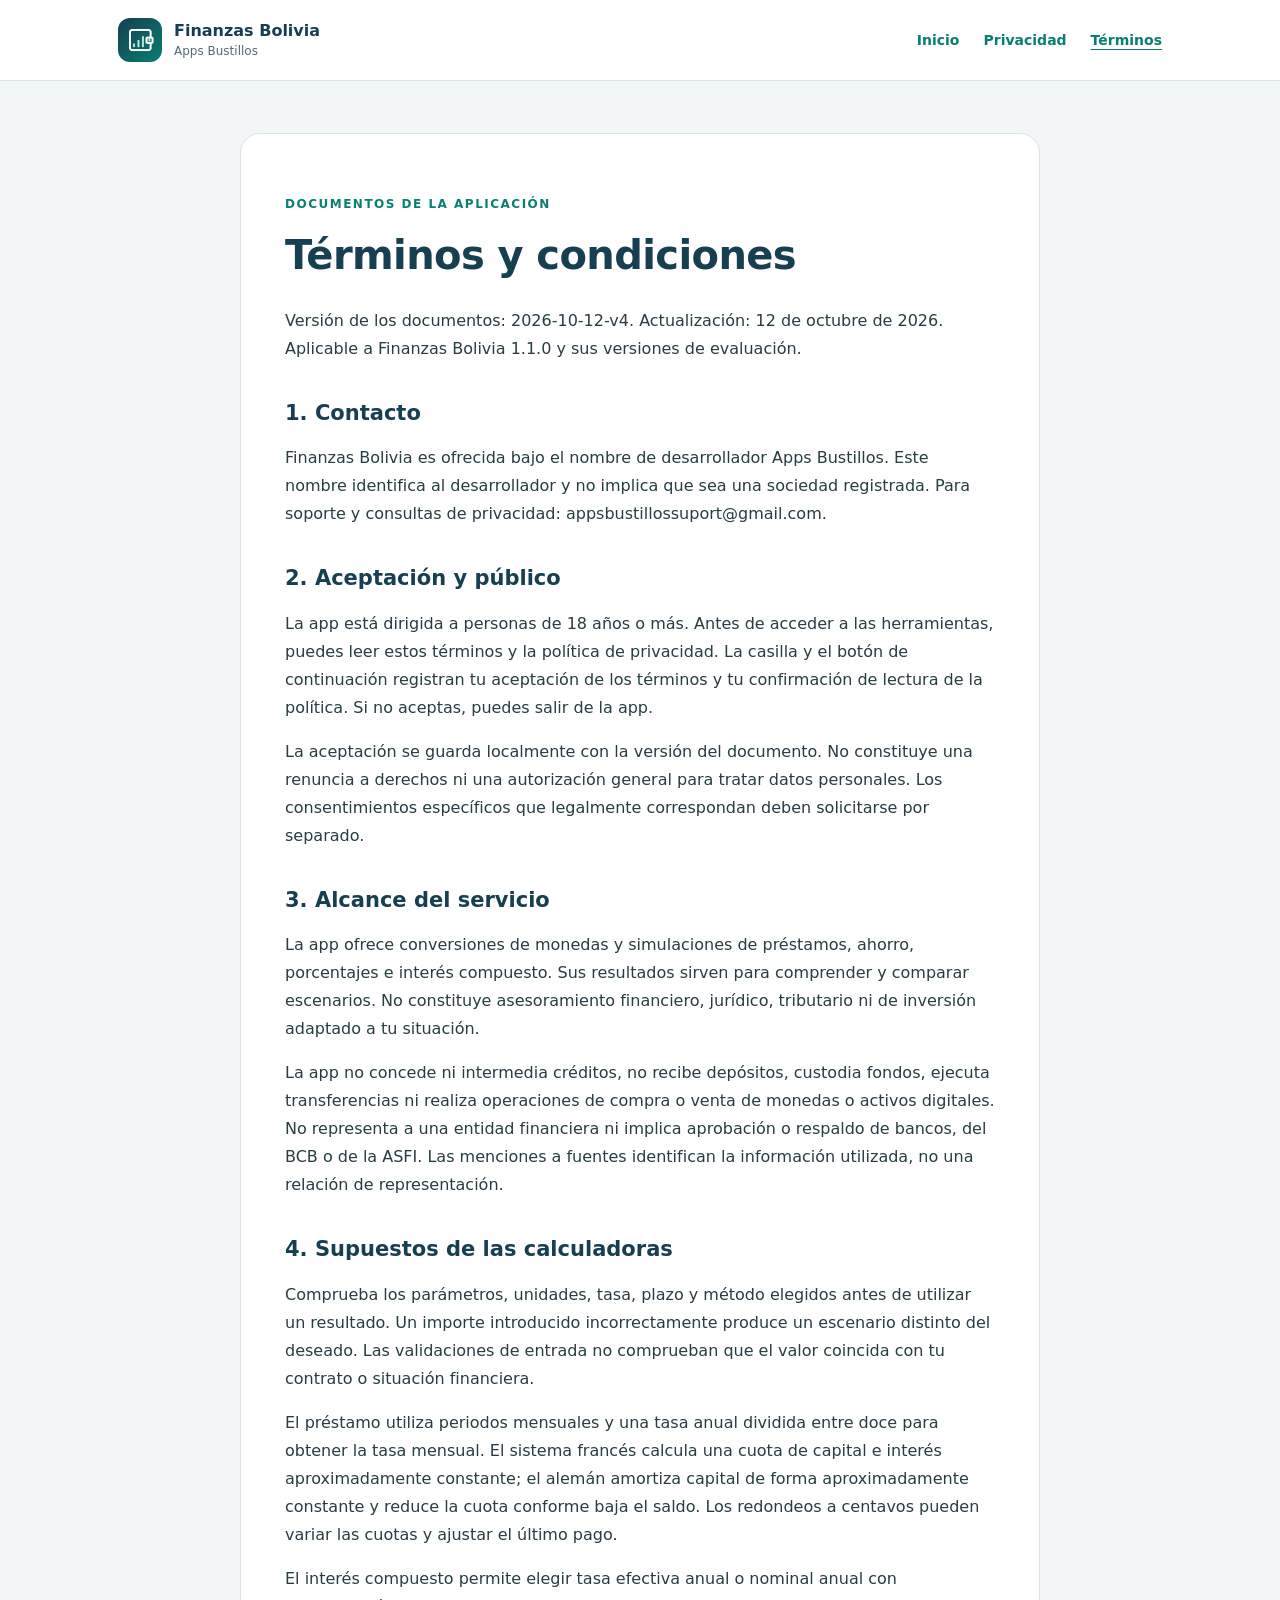
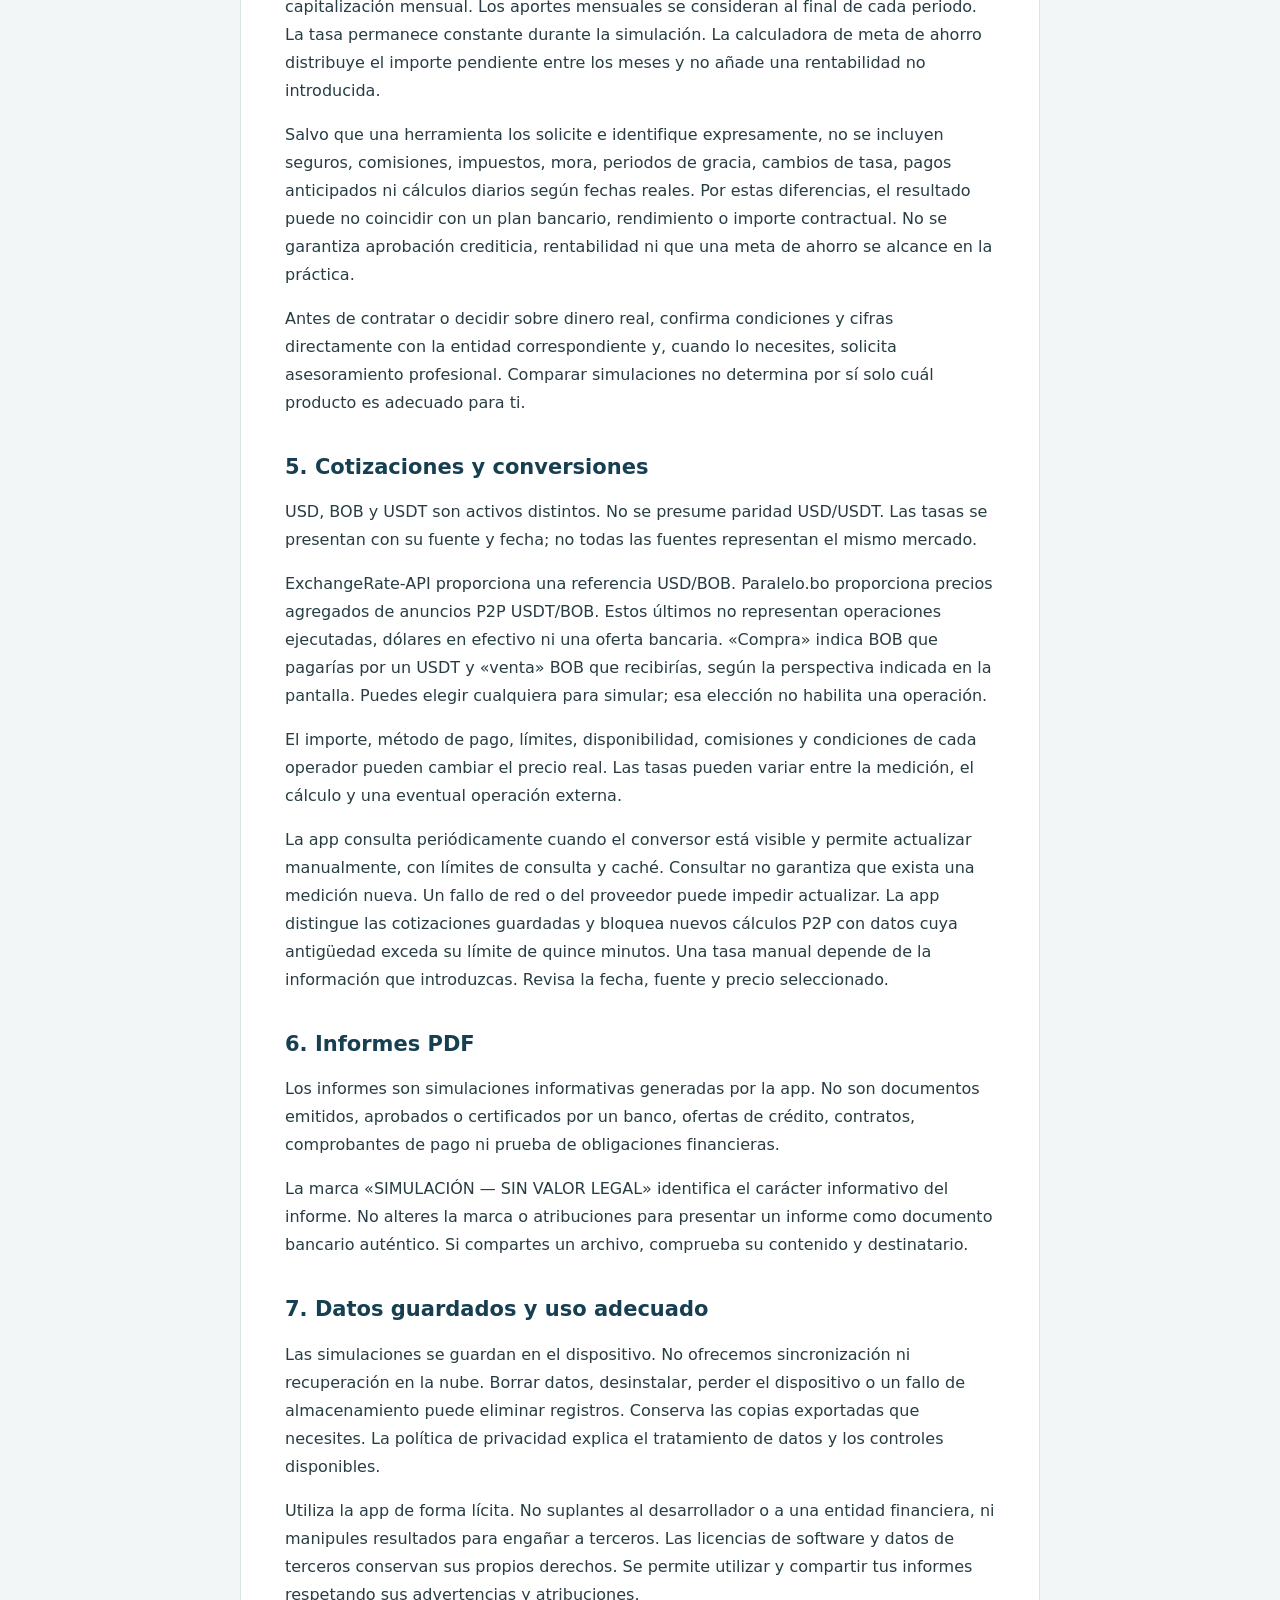
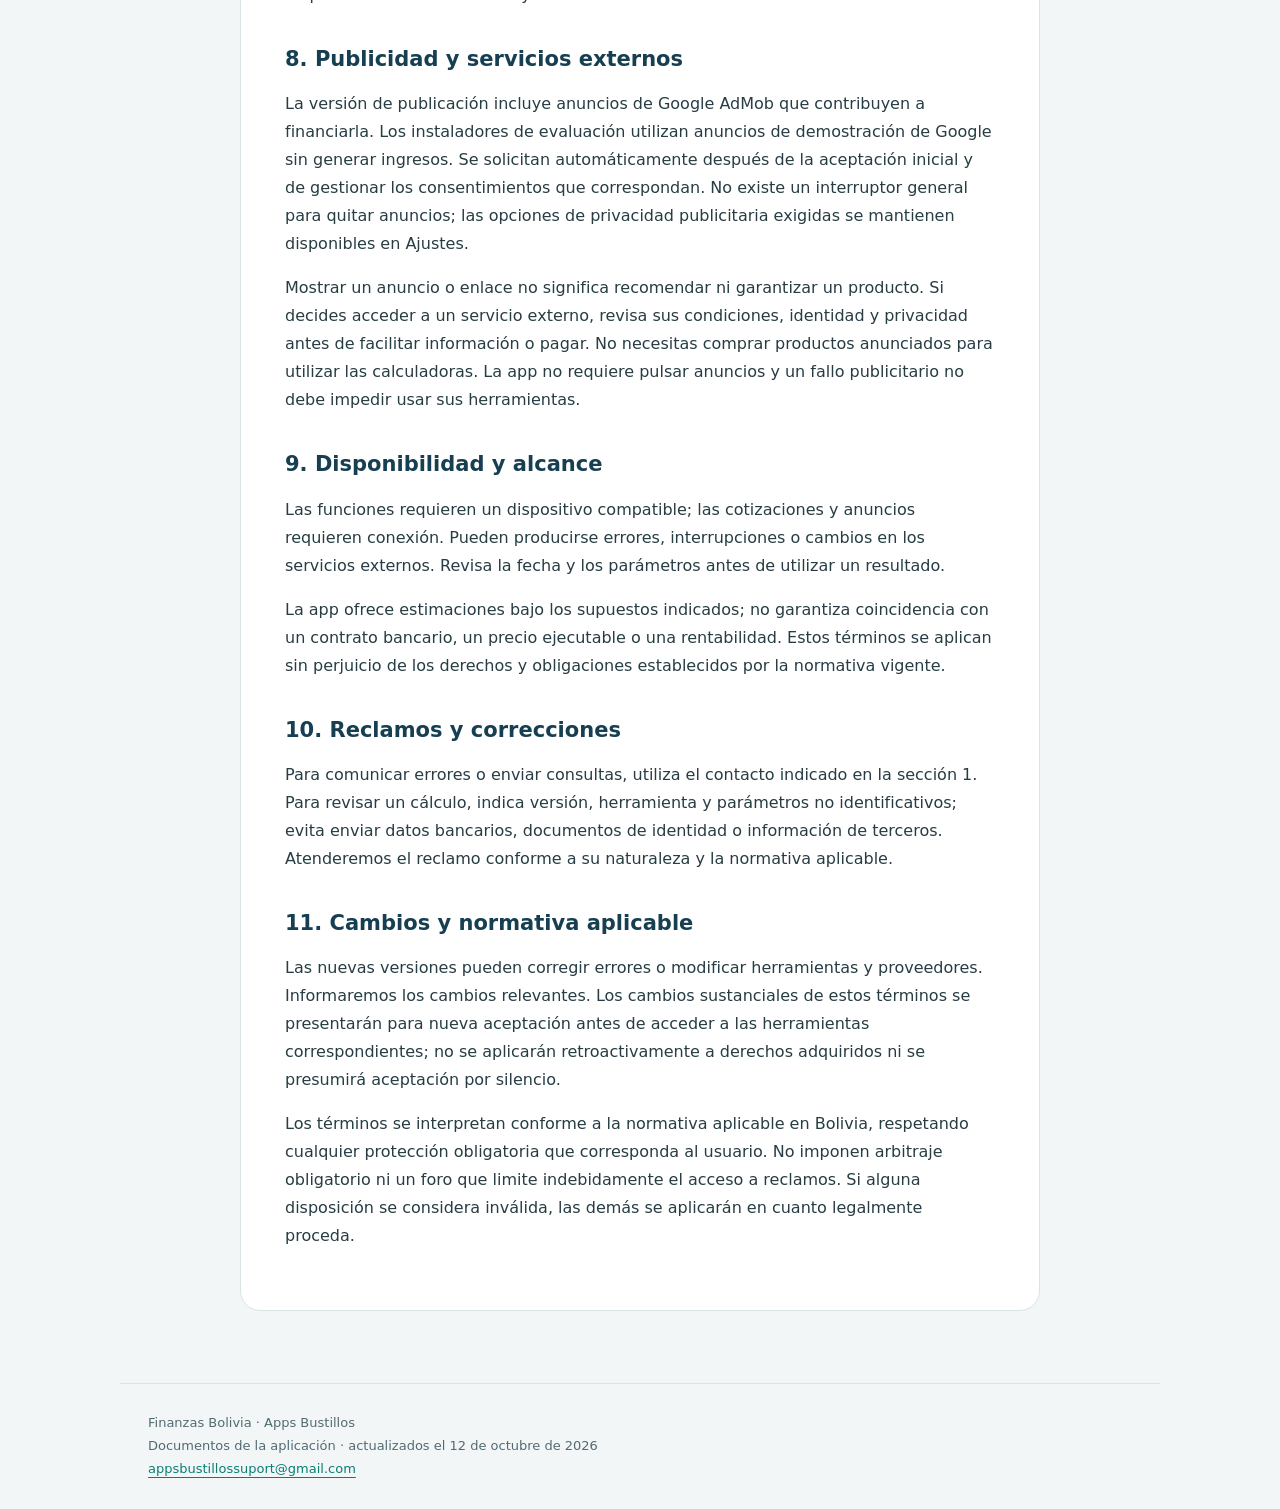
==== terminos.html @ 514958bc "Publicar documentos de Finanzas Bolivia y app-ads.txt" ====
<!doctype html><html lang="es"><head><meta charset="utf-8"><meta name="viewport" content="width=device-width,initial-scale=1"><title>Términos y condiciones · Finanzas Bolivia</title><meta name="description" content="Documentos de privacidad, términos y contacto de Finanzas Bolivia, de Apps Bustillos."><link rel="icon" href="icono.png"><link rel="stylesheet" href="estilos.css"></head><body><a class="skip" href="#contenido">Ir al contenido</a><header><div class="header"><a class="brand" href="index.html"><img src="icono.png" alt="" width="44" height="44"><span>Finanzas Bolivia<small>Apps Bustillos</small></span></a><nav aria-label="Navegación principal"><a href="index.html">Inicio</a><a href="privacidad.html">Privacidad</a><a href="terminos.html" aria-current="page">Términos</a></nav></div></header><main id="contenido"><article><p class="eyebrow">DOCUMENTOS DE LA APLICACIÓN</p><h1>Términos y condiciones</h1><p>Versión de los documentos: 2026-10-12-v4. Actualización: 12 de octubre de 2026. Aplicable a Finanzas Bolivia 1.1.0 y sus versiones de evaluación.</p>
<h2>1. Contacto</h2>
<p>Finanzas Bolivia es ofrecida bajo el nombre de desarrollador Apps Bustillos. Este nombre identifica al desarrollador y no implica que sea una sociedad registrada. Para soporte y consultas de privacidad: appsbustillossuport@gmail.com.</p>
<h2>2. Aceptación y público</h2>
<p>La app está dirigida a personas de 18 años o más. Antes de acceder a las herramientas, puedes leer estos términos y la política de privacidad. La casilla y el botón de continuación registran tu aceptación de los términos y tu confirmación de lectura de la política. Si no aceptas, puedes salir de la app.</p>
<p>La aceptación se guarda localmente con la versión del documento. No constituye una renuncia a derechos ni una autorización general para tratar datos personales. Los consentimientos específicos que legalmente correspondan deben solicitarse por separado.</p>
<h2>3. Alcance del servicio</h2>
<p>La app ofrece conversiones de monedas y simulaciones de préstamos, ahorro, porcentajes e interés compuesto. Sus resultados sirven para comprender y comparar escenarios. No constituye asesoramiento financiero, jurídico, tributario ni de inversión adaptado a tu situación.</p>
<p>La app no concede ni intermedia créditos, no recibe depósitos, custodia fondos, ejecuta transferencias ni realiza operaciones de compra o venta de monedas o activos digitales. No representa a una entidad financiera ni implica aprobación o respaldo de bancos, del BCB o de la ASFI. Las menciones a fuentes identifican la información utilizada, no una relación de representación.</p>
<h2>4. Supuestos de las calculadoras</h2>
<p>Comprueba los parámetros, unidades, tasa, plazo y método elegidos antes de utilizar un resultado. Un importe introducido incorrectamente produce un escenario distinto del deseado. Las validaciones de entrada no comprueban que el valor coincida con tu contrato o situación financiera.</p>
<p>El préstamo utiliza periodos mensuales y una tasa anual dividida entre doce para obtener la tasa mensual. El sistema francés calcula una cuota de capital e interés aproximadamente constante; el alemán amortiza capital de forma aproximadamente constante y reduce la cuota conforme baja el saldo. Los redondeos a centavos pueden variar las cuotas y ajustar el último pago.</p>
<p>El interés compuesto permite elegir tasa efectiva anual o nominal anual con capitalización mensual. Los aportes mensuales se consideran al final de cada periodo. La tasa permanece constante durante la simulación. La calculadora de meta de ahorro distribuye el importe pendiente entre los meses y no añade una rentabilidad no introducida.</p>
<p>Salvo que una herramienta los solicite e identifique expresamente, no se incluyen seguros, comisiones, impuestos, mora, periodos de gracia, cambios de tasa, pagos anticipados ni cálculos diarios según fechas reales. Por estas diferencias, el resultado puede no coincidir con un plan bancario, rendimiento o importe contractual. No se garantiza aprobación crediticia, rentabilidad ni que una meta de ahorro se alcance en la práctica.</p>
<p>Antes de contratar o decidir sobre dinero real, confirma condiciones y cifras directamente con la entidad correspondiente y, cuando lo necesites, solicita asesoramiento profesional. Comparar simulaciones no determina por sí solo cuál producto es adecuado para ti.</p>
<h2>5. Cotizaciones y conversiones</h2>
<p>USD, BOB y USDT son activos distintos. No se presume paridad USD/USDT. Las tasas se presentan con su fuente y fecha; no todas las fuentes representan el mismo mercado.</p>
<p>ExchangeRate-API proporciona una referencia USD/BOB. Paralelo.bo proporciona precios agregados de anuncios P2P USDT/BOB. Estos últimos no representan operaciones ejecutadas, dólares en efectivo ni una oferta bancaria. «Compra» indica BOB que pagarías por un USDT y «venta» BOB que recibirías, según la perspectiva indicada en la pantalla. Puedes elegir cualquiera para simular; esa elección no habilita una operación.</p>
<p>El importe, método de pago, límites, disponibilidad, comisiones y condiciones de cada operador pueden cambiar el precio real. Las tasas pueden variar entre la medición, el cálculo y una eventual operación externa.</p>
<p>La app consulta periódicamente cuando el conversor está visible y permite actualizar manualmente, con límites de consulta y caché. Consultar no garantiza que exista una medición nueva. Un fallo de red o del proveedor puede impedir actualizar. La app distingue las cotizaciones guardadas y bloquea nuevos cálculos P2P con datos cuya antigüedad exceda su límite de quince minutos. Una tasa manual depende de la información que introduzcas. Revisa la fecha, fuente y precio seleccionado.</p>
<h2>6. Informes PDF</h2>
<p>Los informes son simulaciones informativas generadas por la app. No son documentos emitidos, aprobados o certificados por un banco, ofertas de crédito, contratos, comprobantes de pago ni prueba de obligaciones financieras.</p>
<p>La marca «SIMULACIÓN — SIN VALOR LEGAL» identifica el carácter informativo del informe. No alteres la marca o atribuciones para presentar un informe como documento bancario auténtico. Si compartes un archivo, comprueba su contenido y destinatario.</p>
<h2>7. Datos guardados y uso adecuado</h2>
<p>Las simulaciones se guardan en el dispositivo. No ofrecemos sincronización ni recuperación en la nube. Borrar datos, desinstalar, perder el dispositivo o un fallo de almacenamiento puede eliminar registros. Conserva las copias exportadas que necesites. La política de privacidad explica el tratamiento de datos y los controles disponibles.</p>
<p>Utiliza la app de forma lícita. No suplantes al desarrollador o a una entidad financiera, ni manipules resultados para engañar a terceros. Las licencias de software y datos de terceros conservan sus propios derechos. Se permite utilizar y compartir tus informes respetando sus advertencias y atribuciones.</p>
<h2>8. Publicidad y servicios externos</h2>
<p>La versión de publicación incluye anuncios de Google AdMob que contribuyen a financiarla. Los instaladores de evaluación utilizan anuncios de demostración de Google sin generar ingresos. Se solicitan automáticamente después de la aceptación inicial y de gestionar los consentimientos que correspondan. No existe un interruptor general para quitar anuncios; las opciones de privacidad publicitaria exigidas se mantienen disponibles en Ajustes.</p>
<p>Mostrar un anuncio o enlace no significa recomendar ni garantizar un producto. Si decides acceder a un servicio externo, revisa sus condiciones, identidad y privacidad antes de facilitar información o pagar. No necesitas comprar productos anunciados para utilizar las calculadoras. La app no requiere pulsar anuncios y un fallo publicitario no debe impedir usar sus herramientas.</p>
<h2>9. Disponibilidad y alcance</h2>
<p>Las funciones requieren un dispositivo compatible; las cotizaciones y anuncios requieren conexión. Pueden producirse errores, interrupciones o cambios en los servicios externos. Revisa la fecha y los parámetros antes de utilizar un resultado.</p>
<p>La app ofrece estimaciones bajo los supuestos indicados; no garantiza coincidencia con un contrato bancario, un precio ejecutable o una rentabilidad. Estos términos se aplican sin perjuicio de los derechos y obligaciones establecidos por la normativa vigente.</p>
<h2>10. Reclamos y correcciones</h2>
<p>Para comunicar errores o enviar consultas, utiliza el contacto indicado en la sección 1. Para revisar un cálculo, indica versión, herramienta y parámetros no identificativos; evita enviar datos bancarios, documentos de identidad o información de terceros. Atenderemos el reclamo conforme a su naturaleza y la normativa aplicable. </p>
<h2>11. Cambios y normativa aplicable</h2>
<p>Las nuevas versiones pueden corregir errores o modificar herramientas y proveedores. Informaremos los cambios relevantes. Los cambios sustanciales de estos términos se presentarán para nueva aceptación antes de acceder a las herramientas correspondientes; no se aplicarán retroactivamente a derechos adquiridos ni se presumirá aceptación por silencio.</p>
<p>Los términos se interpretan conforme a la normativa aplicable en Bolivia, respetando cualquier protección obligatoria que corresponda al usuario. No imponen arbitraje obligatorio ni un foro que limite indebidamente el acceso a reclamos. Si alguna disposición se considera inválida, las demás se aplicarán en cuanto legalmente proceda.</p></article></main><footer><div>Finanzas Bolivia · Apps Bustillos</div><div>Documentos de la aplicación · actualizados el 12 de octubre de 2026</div><a href="mailto:appsbustillossuport@gmail.com">appsbustillossuport@gmail.com</a></footer></body></html>
---- estilos.css ----
:root{color-scheme:light;--ink:#173f52;--green:#087f72;--bg:#f3f6f7;--border:#d8e4e5}*{box-sizing:border-box}body{margin:0;background:var(--bg);color:#273d43;font-family:system-ui,-apple-system,BlinkMacSystemFont,"Segoe UI",sans-serif;line-height:1.75}a{color:var(--green);text-underline-offset:4px;overflow-wrap:anywhere}a:focus-visible{outline:3px solid #b97800;outline-offset:5px;border-radius:4px}header{background:white;border-bottom:1px solid var(--border)}.header{max-width:1100px;margin:auto;padding:18px 28px;display:flex;justify-content:space-between;align-items:center;gap:24px}.brand{display:flex;align-items:center;gap:12px;text-decoration:none;color:var(--ink);font-weight:750;line-height:1.4}.brand img{border-radius:12px}.brand small{display:block;font-size:12px;font-weight:500;color:#526b73}nav{display:flex;gap:24px}nav a{text-decoration:none;font-size:14px;font-weight:600}nav a[aria-current=page]{text-decoration:underline}main{max-width:1040px;margin:auto;padding:52px 28px 72px}.hero{padding:42px;background:linear-gradient(120deg,#173f52,#087f72);color:white;border-radius:26px}.hero h1{color:white;font-size:clamp(30px,5vw,48px);line-height:1.15;margin:16px 0 24px;letter-spacing:-1px}.hero p:not(.eyebrow){max-width:630px;color:#e4f1ed;font-size:18px}.eyebrow{font-size:12px;font-weight:750;letter-spacing:1.5px;color:var(--green)}.hero .eyebrow{color:#b6e8d8}.badge{display:inline-block;font-size:12px;padding:6px 12px;border:1px solid #8bd1bb;border-radius:20px;color:#e4f1ed}.cards{display:grid;grid-template-columns:1fr 1fr;gap:22px;margin-top:26px}.card{display:block;background:white;border:1px solid var(--border);border-radius:20px;padding:28px;text-decoration:none;color:inherit}.card:hover{border-color:var(--green)}.card h2{font-size:23px;margin:12px 0;color:var(--ink);line-height:1.35}.number{color:var(--green);font-size:13px;font-weight:700}.cta{display:block;margin-top:24px;color:var(--green);font-weight:650}.contact{margin-top:34px;padding:28px;border-left:3px solid var(--green)}.contact h2{margin:0;color:var(--ink)}article{max-width:800px;margin:auto;background:white;border:1px solid var(--border);border-radius:20px;padding:44px}article h1{font-size:clamp(28px,4vw,40px);line-height:1.2;color:var(--ink);letter-spacing:-.6px;margin:12px 0 28px}article h2{color:var(--ink);font-size:21px;line-height:1.4;margin:36px 0 12px}article p{margin:16px 0;overflow-wrap:anywhere}footer{border-top:1px solid var(--border);max-width:1040px;margin:auto;padding:28px;color:#526b73;font-size:13px}.skip{position:absolute;left:-9999px}.skip:focus{left:20px;top:10px;background:white;padding:12px;z-index:2}@media(max-width:650px){.header{align-items:flex-start;flex-direction:column;gap:14px;padding:18px 20px}nav{gap:22px}main{padding:24px 16px 44px}.hero{padding:26px}.cards{grid-template-columns:1fr;gap:16px}.card{padding:24px}article{padding:26px 22px;border-radius:16px}.contact{padding:20px}footer{padding:24px 20px}}
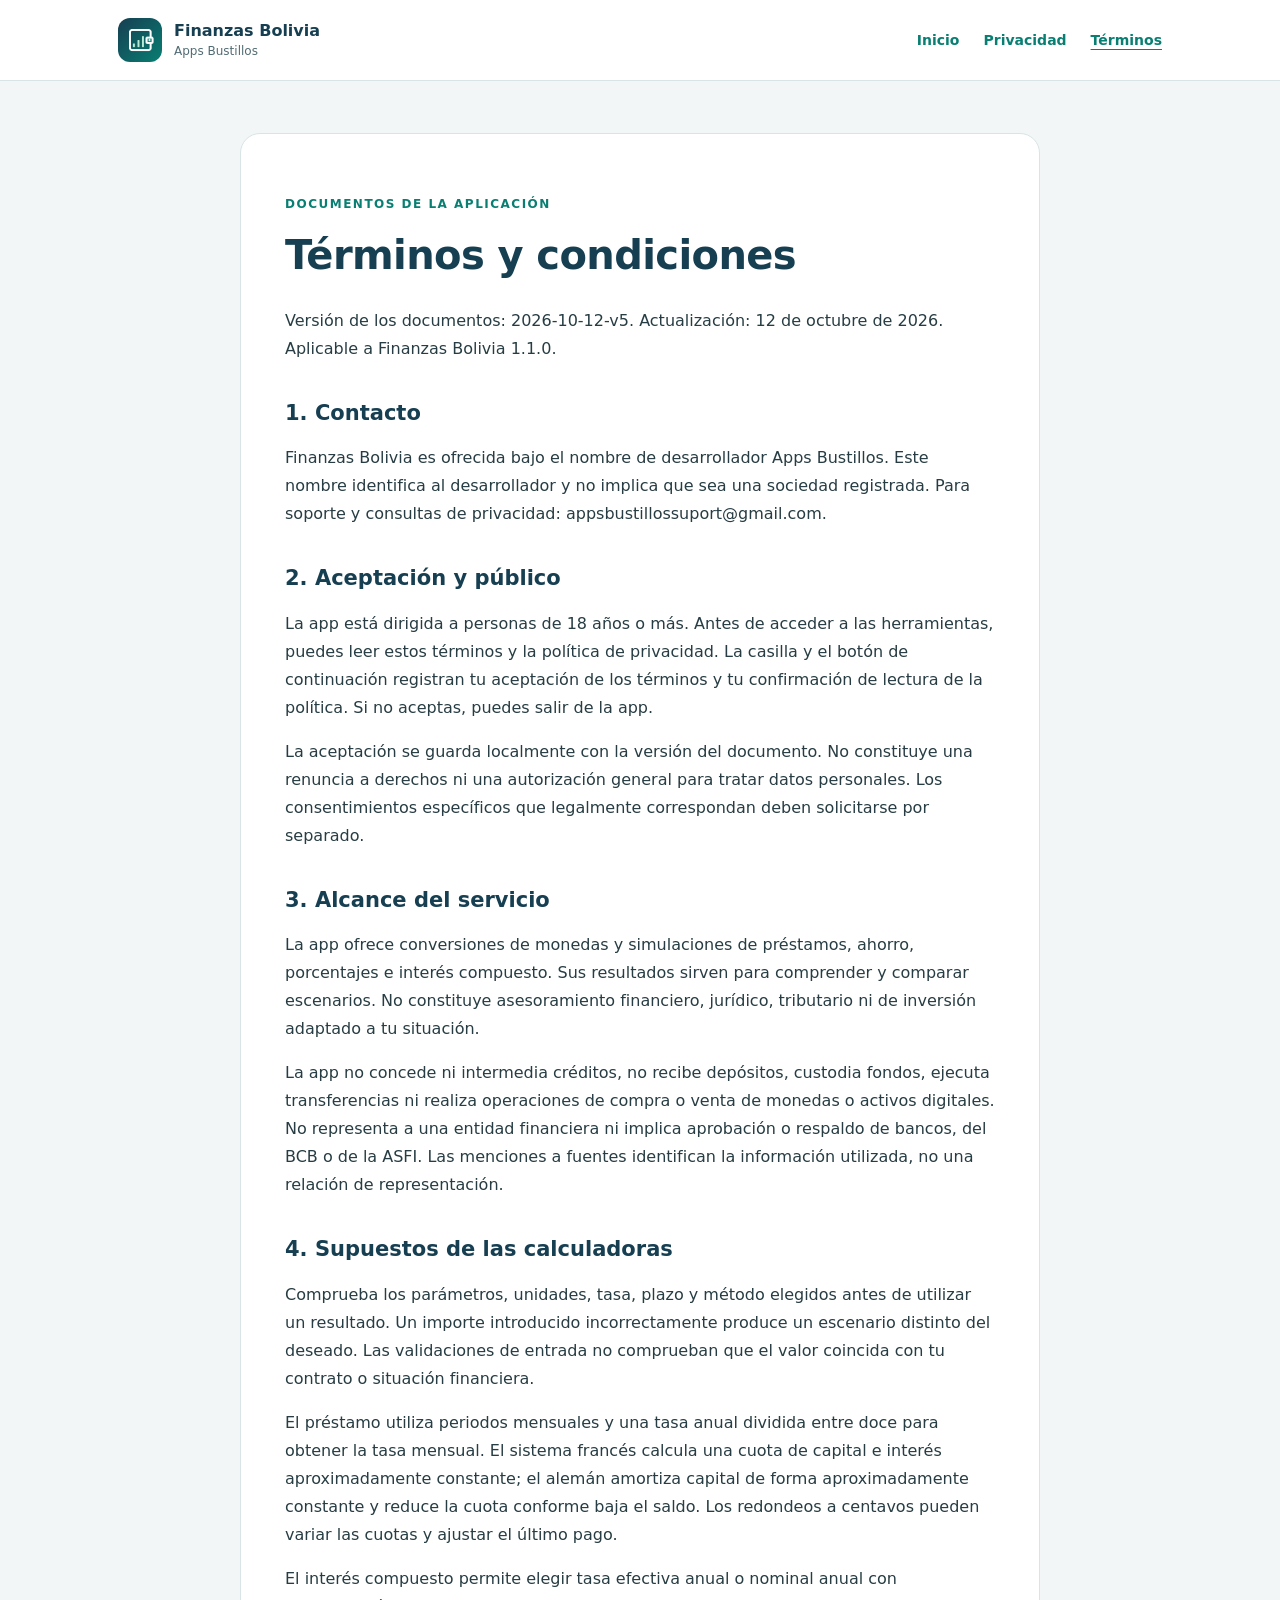
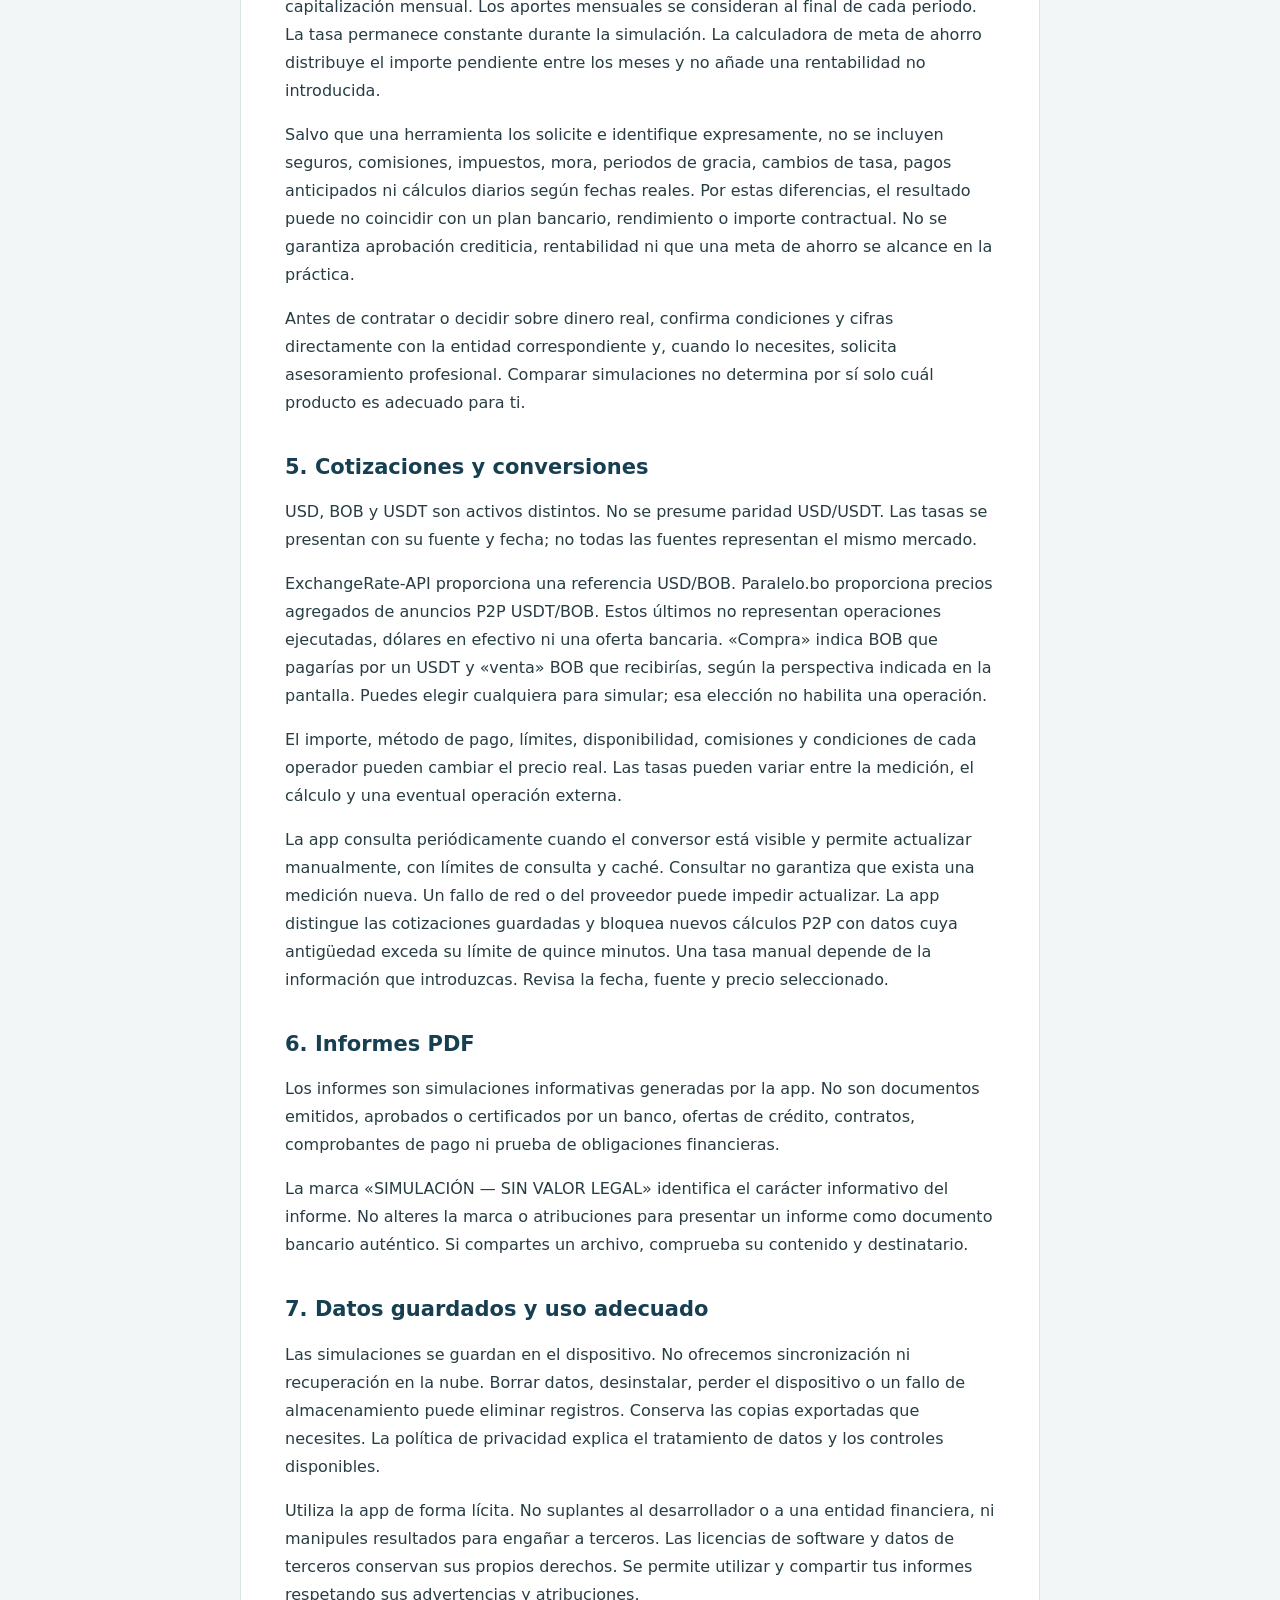
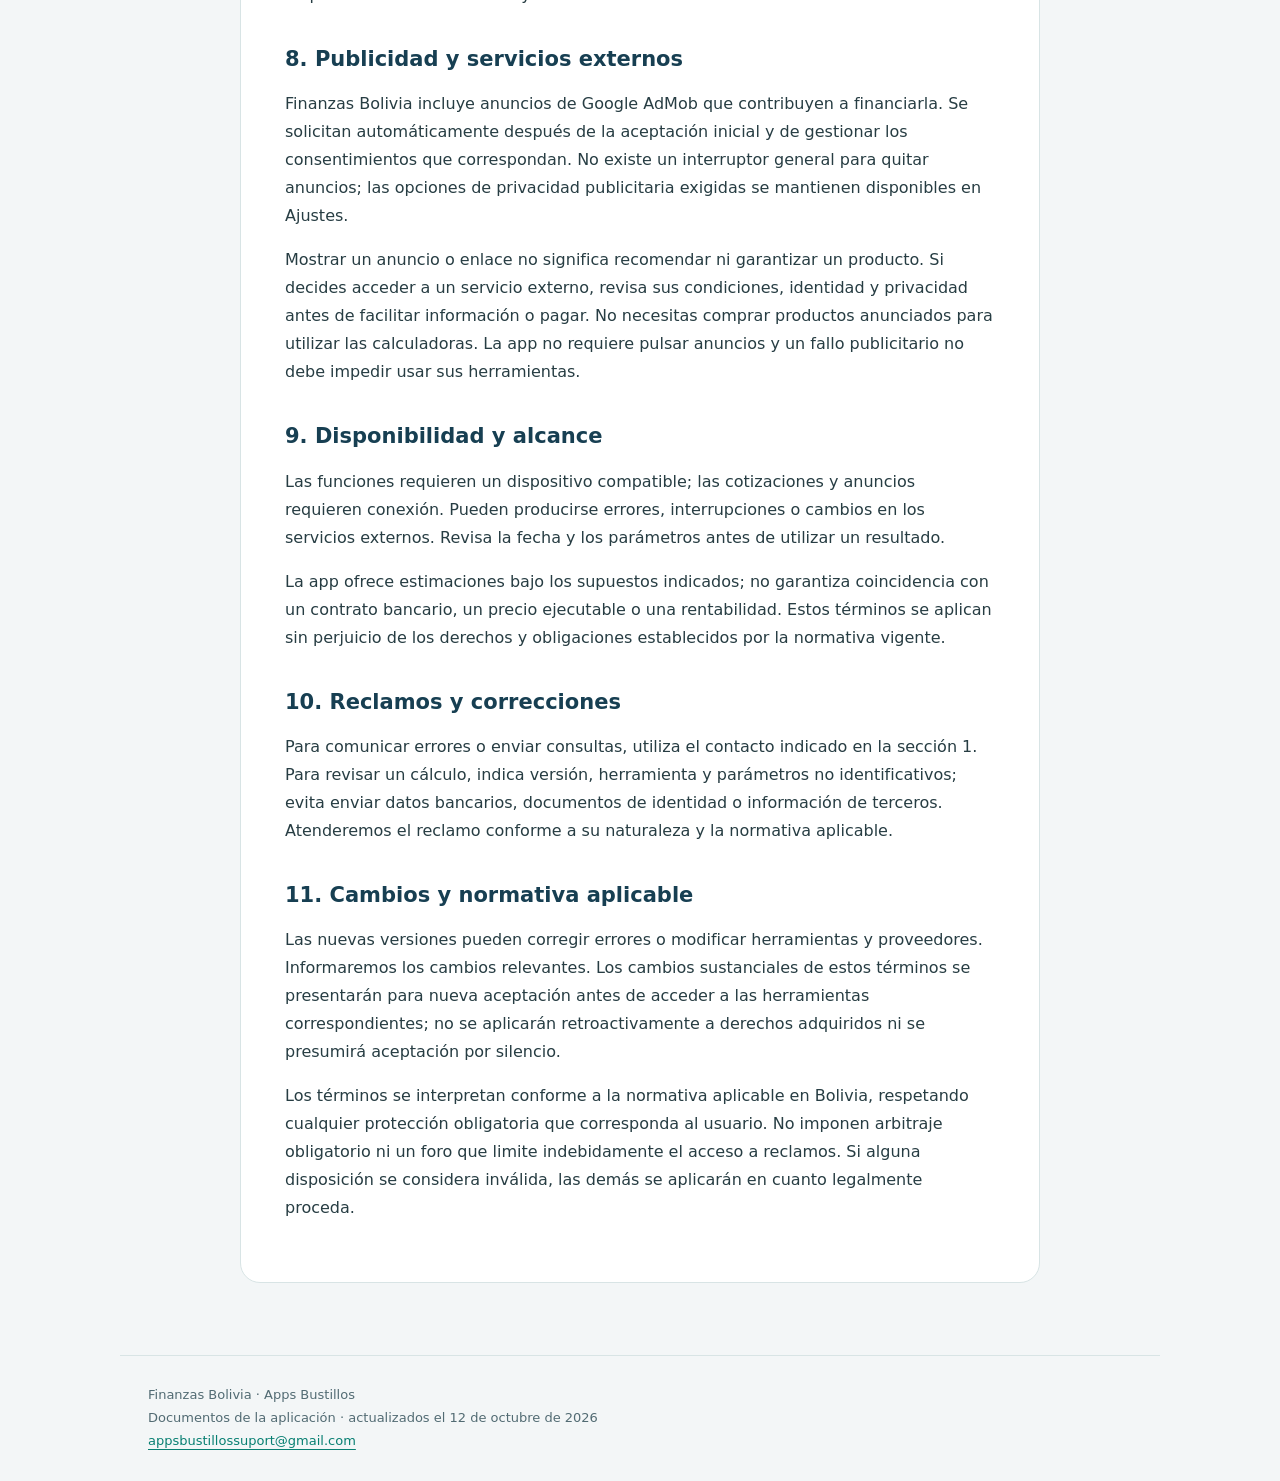
==== commit 357f5c85: "Actualizar términos y privacidad para la versión final 1.1.0" ====
--- a/terminos.html
+++ b/terminos.html
@@ -1,4 +1,4 @@
-<!doctype html><html lang="es"><head><meta charset="utf-8"><meta name="viewport" content="width=device-width,initial-scale=1"><title>Términos y condiciones · Finanzas Bolivia</title><meta name="description" content="Documentos de privacidad, términos y contacto de Finanzas Bolivia, de Apps Bustillos."><link rel="icon" href="icono.png"><link rel="stylesheet" href="estilos.css"></head><body><a class="skip" href="#contenido">Ir al contenido</a><header><div class="header"><a class="brand" href="index.html"><img src="icono.png" alt="" width="44" height="44"><span>Finanzas Bolivia<small>Apps Bustillos</small></span></a><nav aria-label="Navegación principal"><a href="index.html">Inicio</a><a href="privacidad.html">Privacidad</a><a href="terminos.html" aria-current="page">Términos</a></nav></div></header><main id="contenido"><article><p class="eyebrow">DOCUMENTOS DE LA APLICACIÓN</p><h1>Términos y condiciones</h1><p>Versión de los documentos: 2026-10-12-v4. Actualización: 12 de octubre de 2026. Aplicable a Finanzas Bolivia 1.1.0 y sus versiones de evaluación.</p>
+<!doctype html><html lang="es"><head><meta charset="utf-8"><meta name="viewport" content="width=device-width,initial-scale=1"><title>Términos y condiciones · Finanzas Bolivia</title><meta name="description" content="Documentos de privacidad, términos y contacto de Finanzas Bolivia, de Apps Bustillos."><link rel="icon" href="icono.png"><link rel="stylesheet" href="estilos.css"></head><body><a class="skip" href="#contenido">Ir al contenido</a><header><div class="header"><a class="brand" href="index.html"><img src="icono.png" alt="" width="44" height="44"><span>Finanzas Bolivia<small>Apps Bustillos</small></span></a><nav aria-label="Navegación principal"><a href="index.html">Inicio</a><a href="privacidad.html">Privacidad</a><a href="terminos.html" aria-current="page">Términos</a></nav></div></header><main id="contenido"><article><p class="eyebrow">DOCUMENTOS DE LA APLICACIÓN</p><h1>Términos y condiciones</h1><p>Versión de los documentos: 2026-10-12-v5. Actualización: 12 de octubre de 2026. Aplicable a Finanzas Bolivia 1.1.0.</p>
 <h2>1. Contacto</h2>
 <p>Finanzas Bolivia es ofrecida bajo el nombre de desarrollador Apps Bustillos. Este nombre identifica al desarrollador y no implica que sea una sociedad registrada. Para soporte y consultas de privacidad: appsbustillossuport@gmail.com.</p>
 <h2>2. Aceptación y público</h2>
@@ -25,7 +25,7 @@
 <p>Las simulaciones se guardan en el dispositivo. No ofrecemos sincronización ni recuperación en la nube. Borrar datos, desinstalar, perder el dispositivo o un fallo de almacenamiento puede eliminar registros. Conserva las copias exportadas que necesites. La política de privacidad explica el tratamiento de datos y los controles disponibles.</p>
 <p>Utiliza la app de forma lícita. No suplantes al desarrollador o a una entidad financiera, ni manipules resultados para engañar a terceros. Las licencias de software y datos de terceros conservan sus propios derechos. Se permite utilizar y compartir tus informes respetando sus advertencias y atribuciones.</p>
 <h2>8. Publicidad y servicios externos</h2>
-<p>La versión de publicación incluye anuncios de Google AdMob que contribuyen a financiarla. Los instaladores de evaluación utilizan anuncios de demostración de Google sin generar ingresos. Se solicitan automáticamente después de la aceptación inicial y de gestionar los consentimientos que correspondan. No existe un interruptor general para quitar anuncios; las opciones de privacidad publicitaria exigidas se mantienen disponibles en Ajustes.</p>
+<p>Finanzas Bolivia incluye anuncios de Google AdMob que contribuyen a financiarla. Se solicitan automáticamente después de la aceptación inicial y de gestionar los consentimientos que correspondan. No existe un interruptor general para quitar anuncios; las opciones de privacidad publicitaria exigidas se mantienen disponibles en Ajustes.</p>
 <p>Mostrar un anuncio o enlace no significa recomendar ni garantizar un producto. Si decides acceder a un servicio externo, revisa sus condiciones, identidad y privacidad antes de facilitar información o pagar. No necesitas comprar productos anunciados para utilizar las calculadoras. La app no requiere pulsar anuncios y un fallo publicitario no debe impedir usar sus herramientas.</p>
 <h2>9. Disponibilidad y alcance</h2>
 <p>Las funciones requieren un dispositivo compatible; las cotizaciones y anuncios requieren conexión. Pueden producirse errores, interrupciones o cambios en los servicios externos. Revisa la fecha y los parámetros antes de utilizar un resultado.</p>
